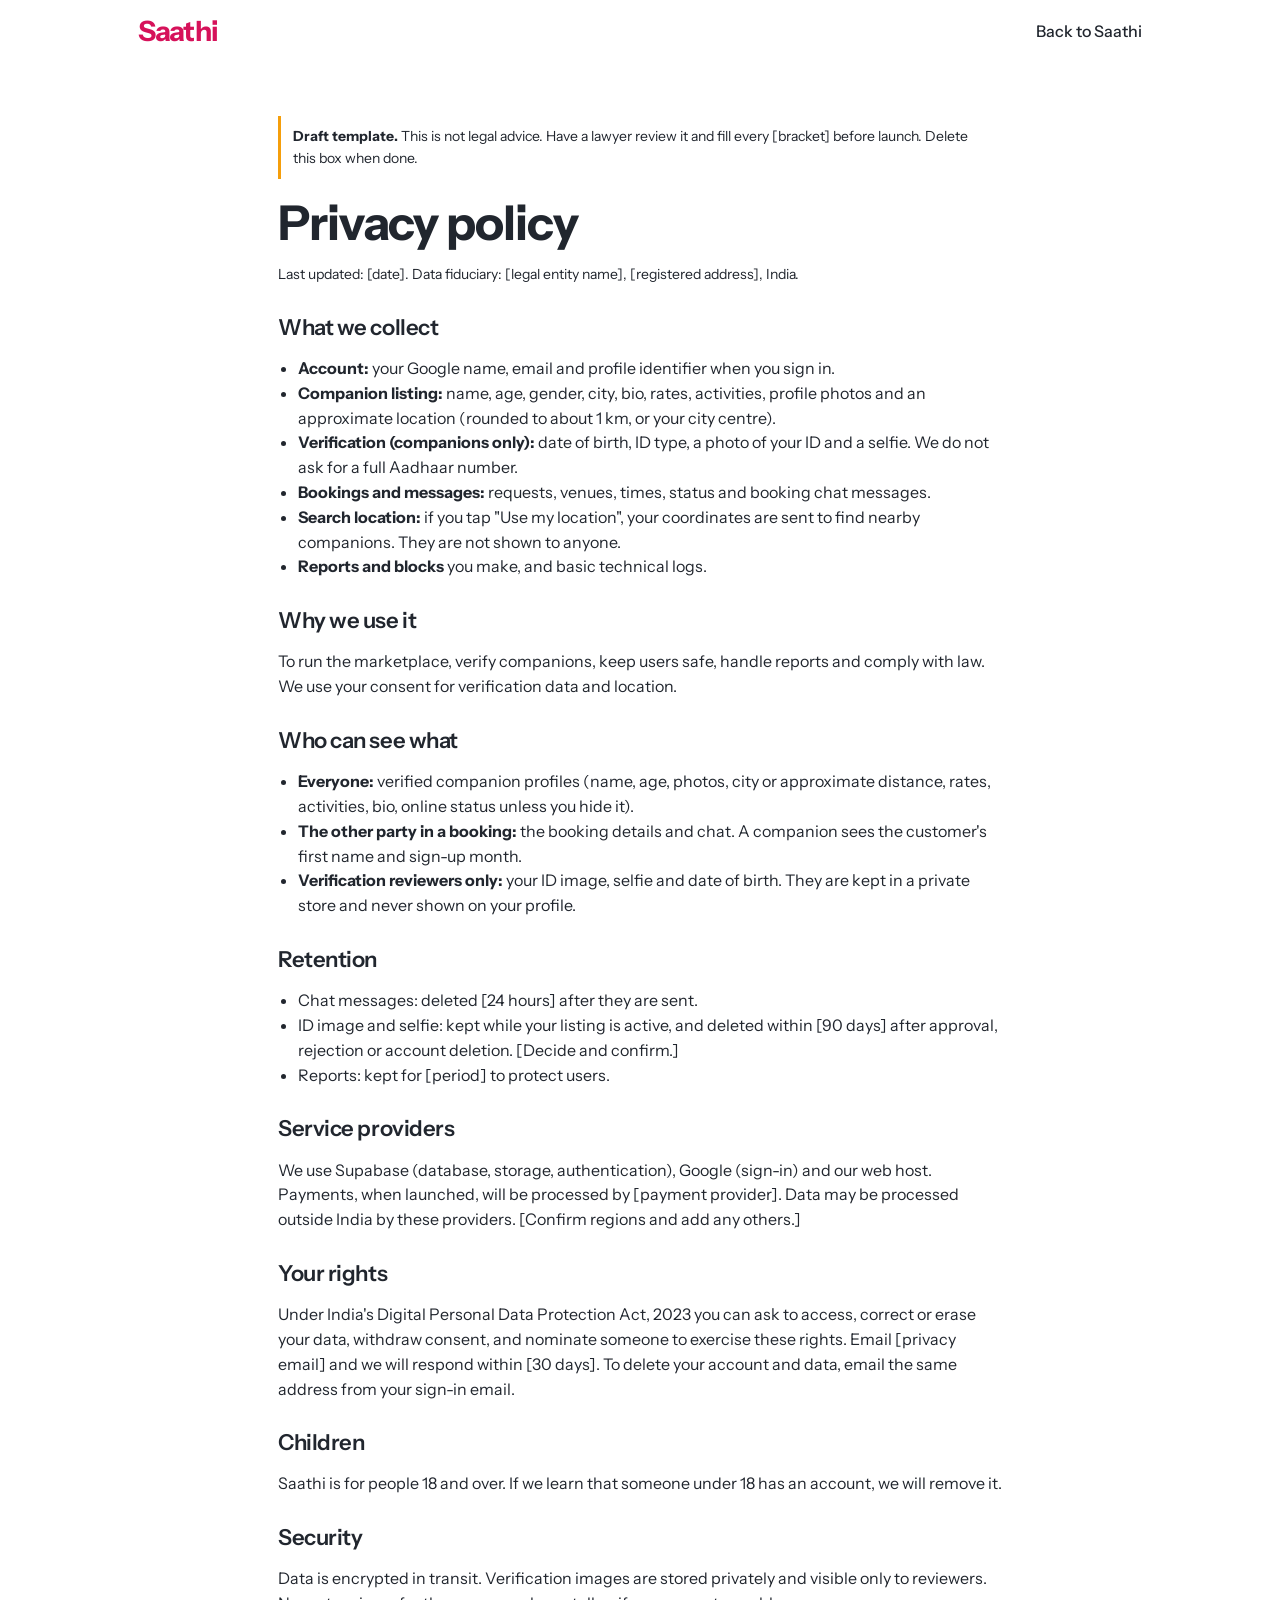
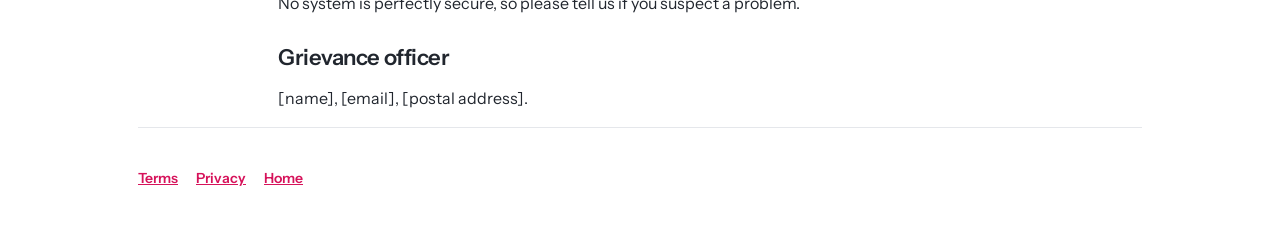
==== privacy.html @ d129a52c "Saathi: fresh start" ====
<!DOCTYPE html>
<html lang="en">
<head>
<meta charset="utf-8">
<meta name="viewport" content="width=device-width, initial-scale=1, viewport-fit=cover">
<title>Privacy policy – Saathi</title>
<meta name="robots" content="noindex">
<link rel="preconnect" href="https://fonts.googleapis.com"><link rel="preconnect" href="https://fonts.gstatic.com" crossorigin>
<link href="https://fonts.googleapis.com/css2?family=Instrument+Sans:wght@400;500;600;700&display=swap" rel="stylesheet">
<link rel="stylesheet" href="css/styles.css">
</head>
<body data-view="legal">
<div class="topbg"><div class="wrap"><nav><a class="logo" href="index.html" style="margin-left:0">Saathi</a><div><a href="index.html">Back to Saathi</a></div></nav></div></div>
<main class="wrap legal">
<div class="warn"><b>Draft template.</b> This is not legal advice. Have a lawyer review it and fill every [bracket] before launch. Delete this box when done.</div>
<h1>Privacy policy</h1>
<p class="meta">Last updated: [date]. Data fiduciary: [legal entity name], [registered address], India.</p>

<h2>What we collect</h2>
<ul>
<li><b>Account:</b> your Google name, email and profile identifier when you sign in.</li>
<li><b>Companion listing:</b> name, age, gender, city, bio, rates, activities, profile photos and an approximate location (rounded to about 1 km, or your city centre).</li>
<li><b>Verification (companions only):</b> date of birth, ID type, a photo of your ID and a selfie. We do not ask for a full Aadhaar number.</li>
<li><b>Bookings and messages:</b> requests, venues, times, status and booking chat messages.</li>
<li><b>Search location:</b> if you tap "Use my location", your coordinates are sent to find nearby companions. They are not shown to anyone.</li>
<li><b>Reports and blocks</b> you make, and basic technical logs.</li>
</ul>

<h2>Why we use it</h2>
<p>To run the marketplace, verify companions, keep users safe, handle reports and comply with law. We use your consent for verification data and location.</p>

<h2>Who can see what</h2>
<ul>
<li><b>Everyone:</b> verified companion profiles (name, age, photos, city or approximate distance, rates, activities, bio, online status unless you hide it).</li>
<li><b>The other party in a booking:</b> the booking details and chat. A companion sees the customer's first name and sign-up month.</li>
<li><b>Verification reviewers only:</b> your ID image, selfie and date of birth. They are kept in a private store and never shown on your profile.</li>
</ul>

<h2>Retention</h2>
<ul>
<li>Chat messages: deleted [24 hours] after they are sent.</li>
<li>ID image and selfie: kept while your listing is active, and deleted within [90 days] after approval, rejection or account deletion. [Decide and confirm.]</li>
<li>Reports: kept for [period] to protect users.</li>
</ul>

<h2>Service providers</h2>
<p>We use Supabase (database, storage, authentication), Google (sign-in) and our web host. Payments, when launched, will be processed by [payment provider]. Data may be processed outside India by these providers. [Confirm regions and add any others.]</p>

<h2>Your rights</h2>
<p>Under India's Digital Personal Data Protection Act, 2023 you can ask to access, correct or erase your data, withdraw consent, and nominate someone to exercise these rights. Email [privacy email] and we will respond within [30 days]. To delete your account and data, email the same address from your sign-in email.</p>

<h2>Children</h2>
<p>Saathi is for people 18 and over. If we learn that someone under 18 has an account, we will remove it.</p>

<h2>Security</h2>
<p>Data is encrypted in transit. Verification images are stored privately and visible only to reviewers. No system is perfectly secure, so please tell us if you suspect a problem.</p>

<h2>Grievance officer</h2>
<p>[name], [email], [postal address].</p>
</main>
<div class="wrap"><footer><div class="lnk"><a href="terms.html">Terms</a><a href="privacy.html">Privacy</a><a href="index.html">Home</a></div></footer></div>
</body>
</html>
---- css/styles.css ----
:root{--bg:#ffffff;--panel:#ffffff;--ink:#21262e;--mute:#656e7b;--line:#e5e7eb;--accent:#e0155f;--accent2:#d6125a;--onaccent:#fff;--grad:linear-gradient(135deg,#d6125a,#d93a14);color-scheme:light;box-sizing:border-box;padding-top:env(safe-area-inset-top,0px);padding-bottom:env(safe-area-inset-bottom,0px)}
@media (prefers-color-scheme:dark){:root:not([data-theme="light"]){--bg:#111418;--panel:#1b1f26;--ink:#f5f6f8;--mute:#a0a8b5;--line:#2b313b;--accent:#e8236b;--accent2:#ff7aa5;color-scheme:dark}}
:root[data-theme="dark"]{--bg:#111418;--panel:#1b1f26;--ink:#f5f6f8;--mute:#a0a8b5;--line:#2b313b;--accent:#e8236b;--accent2:#ff7aa5;color-scheme:dark}
*,*::before,*::after{box-sizing:inherit}
html{scroll-padding-top:env(safe-area-inset-top,0px)}
body{margin:0;background:var(--bg);color:var(--ink);font:16px/1.55 "Instrument Sans",system-ui,sans-serif}
h1,h2,h3{font-family:"Instrument Sans",system-ui,sans-serif;margin:0;line-height:1.1;letter-spacing:-.02em}
h2{font-size:clamp(28px,4vw,40px);font-weight:600}
h3{font-size:20px;font-weight:600}
.wrap{max-width:1040px;margin:0 auto;padding:0 18px}
nav{display:flex;flex-wrap:wrap;justify-content:space-between;align-items:center;gap:8px 16px;padding:14px 0;border-bottom:1px solid var(--line)}
nav>div{display:flex;flex-wrap:wrap;align-items:center;gap:4px 0}
.logo{font:800 28px "Instrument Sans",system-ui,sans-serif;letter-spacing:-.03em}
nav a{color:var(--ink);text-decoration:none;font-weight:500;margin-left:18px}
nav a:hover{color:var(--accent2)}
.hero{padding:72px 0 130px;text-align:center}
.hero h1{font-size:clamp(48px,10vw,108px);font-weight:700;line-height:.98;letter-spacing:-.04em;max-width:11ch;margin:0 auto;color:#fff}
.hero p{max-width:46ch;color:rgba(255,255,255,.94);font-size:19px;margin:24px auto 0}
.bar{display:flex;flex-wrap:wrap;gap:10px;margin:40px 0 8px}
select,input,textarea{font:inherit;color:var(--ink);background:var(--panel);border:1px solid var(--line);border-radius:10px;padding:11px 14px;width:100%}
.bar select{width:auto;min-width:150px}
:focus-visible{outline:3px solid var(--accent2);outline-offset:2px}
.chips{display:flex;flex-wrap:wrap;gap:4px 22px;margin:14px 0 26px;border-bottom:1px solid var(--line)}
.chip{border:0;border-bottom:3px solid transparent;background:none;color:var(--mute);padding:8px 0;font:600 15px "Instrument Sans",system-ui,sans-serif;cursor:pointer;margin-bottom:-1px}
.chip[aria-pressed="true"]{color:var(--ink);border-bottom-color:var(--accent)}
.grid{display:grid;grid-template-columns:repeat(auto-fill,minmax(270px,1fr));gap:32px 24px}
.card{background:var(--panel);border:1px solid var(--line);border-radius:16px;display:flex;flex-direction:column;overflow:hidden}
.bd{padding:20px;display:flex;flex-direction:column;gap:12px;flex:1}
.ph{width:100%;aspect-ratio:4/5;object-fit:cover;display:grid;place-items:center;font:600 80px "Instrument Sans",system-ui,sans-serif;color:rgba(255,255,255,.9)}
.card:hover .ph,.card:focus-within .ph{filter:none}
.meta{color:var(--mute);font-size:14px}
.ver{color:var(--accent2);font-weight:700;font-size:13px}
.acts{display:flex;flex-wrap:wrap;gap:6px}.acts span{border:1px solid var(--line);border-radius:6px;padding:2px 8px;font-size:13px}
.price{margin-top:auto;display:flex;justify-content:space-between;align-items:center;padding-top:16px;border-top:1px solid var(--line)}
.price b{font:700 24px "Instrument Sans",system-ui,sans-serif}
.btn{background:var(--accent);color:var(--onaccent);border:0;border-radius:999px;padding:13px 28px;font:700 15px "Instrument Sans",system-ui,sans-serif;cursor:pointer}
.btn:hover{filter:brightness(1.15)}
.btn:disabled{opacity:.5;cursor:default}.btn:disabled:hover{filter:none}
.btn.alt{background:transparent;color:var(--ink);border:1px solid var(--line)}
#pv{width:96px;aspect-ratio:4/5;object-fit:cover;border-radius:3px;margin-top:8px}
[hidden]{display:none!important}
a.btn{display:inline-block;text-decoration:none}
.btn.white{background:#fff;color:#d6125a}.btn.ghost{background:transparent;color:#fff;border:2px solid #fff}
.cta{display:flex;gap:12px;justify-content:center;flex-wrap:wrap;margin-top:34px}
.topbg{background:var(--grad);color:#fff}.topbg nav{border-bottom:0}.topbg nav a,.topbg .logo{color:inherit}
body:not([data-view="home"]) .topbg{background:var(--bg);color:var(--ink)}
body:not([data-view="home"]) .topbg .logo{color:var(--accent2)}
.seg{display:flex;gap:10px;flex-wrap:wrap;margin:28px 0 4px}
.seg button{border:1.5px solid var(--line);background:var(--panel);color:var(--ink);border-radius:999px;padding:14px 28px;font:700 17px "Instrument Sans",system-ui,sans-serif;cursor:pointer}
.seg button[aria-pressed="true"]{background:var(--grad);border-color:transparent;color:#fff}
.rowhead{display:flex;align-items:baseline;gap:12px;margin:40px 0 16px}.rowhead h2{font-size:28px}
.orow{display:flex;gap:18px;overflow-x:auto;padding:4px 2px 14px}
.oc{flex:none;width:104px;background:none;border:0;color:inherit;cursor:pointer;display:flex;flex-direction:column;align-items:center;gap:2px;font:inherit}
.avw{position:relative;display:block;margin-bottom:6px}
.oav{width:84px;height:84px;border-radius:50%;object-fit:cover;display:grid;place-items:center;font:700 32px "Instrument Sans",sans-serif;color:#fff}
.dotg{position:absolute;right:4px;bottom:4px;width:16px;height:16px;border-radius:50%;background:#22c55e;border:3px solid var(--bg)}
.onl{color:#15803d;font-weight:700;font-size:13px}
@media (prefers-color-scheme:dark){:root:not([data-theme="light"]) .onl{color:#4ade80}}
:root[data-theme="dark"] .onl{color:#4ade80}
.lgbox{max-width:420px;margin:0 auto}
#acct{display:inline-flex;align-items:center}
.loginb{border:1.5px solid currentColor;border-radius:999px;padding:7px 16px}
.lo{background:none;border:0;color:inherit;text-decoration:underline;cursor:pointer;font:inherit;margin-left:10px}
.why{display:grid;grid-template-columns:repeat(auto-fit,minmax(260px,1fr));gap:44px 56px;margin-top:36px}
.why h3{font-size:22px;margin-bottom:8px}.why p{margin:0;color:var(--mute)}
body:not([data-view="home"]) .home{display:none!important}
body:not([data-view="login"]) .lgv{display:none}
body:not([data-view="bookings"]) .bkv{display:none}
.bk{border:1px solid var(--line);border-radius:14px;padding:18px;margin-top:16px;max-width:640px}.bk .btn{margin-right:8px}
body[data-view="login"] #safety{display:none}
body:not([data-view="list"]) .listv{display:none}
body:not([data-view="verify"]) .vw{display:none}
body:not([data-view="dashboard"]) .dbv{display:none}
.gal{display:grid;grid-template-columns:repeat(auto-fill,minmax(96px,1fr));gap:10px;margin:14px 0}
.gt{position:relative}.gt img{width:100%;aspect-ratio:4/5;object-fit:cover;border-radius:10px;display:block}
.gt button{position:absolute;top:4px;right:4px;border:0;border-radius:50%;width:28px;height:28px;background:rgba(0,0,0,.72);color:#fff;font-size:16px;cursor:pointer}
.gi{width:100%;max-height:68vh;object-fit:contain;border-radius:12px;display:block;background:rgba(127,127,127,.12)}
.more{background:none;border:0;padding:0;text-align:left;color:var(--accent2);font-weight:700;font-size:14px;font-family:inherit;cursor:pointer}
.dsec{margin-top:36px}.dsec h3{margin-bottom:6px}
.warn{background:var(--panel);border-left:3px solid #f59e0b;padding:10px 12px;font-size:14px;margin:10px 0}
.pill{display:inline-block;border-radius:999px;padding:2px 10px;font-size:13px;font-weight:700;border:1px solid var(--line)}
.cbox{display:flex;flex-direction:column;gap:8px;height:min(50vh,340px);overflow-y:auto;margin:14px 0 6px;padding:2px}
.cbox .msg{max-width:85%;word-wrap:break-word;overflow-wrap:anywhere}.cbox .msg small{display:block;opacity:.7;font-size:11px;margin-top:2px}
.dn{display:inline-block;min-width:18px;text-align:center;background:var(--accent);color:var(--onaccent);border-radius:999px;font-size:12px;line-height:18px;padding:0 6px}
section{padding:72px 0}
.two{display:grid;grid-template-columns:1fr 1fr;gap:32px}
@media(max-width:760px){.two{grid-template-columns:1fr}nav a{margin-left:12px}}
form label{display:block;font-weight:700;font-size:14px;margin:12px 0 4px}
.checks{display:flex;flex-wrap:wrap;gap:8px}
.checks label{font-weight:500;display:flex;gap:6px;align-items:center;margin:0;border:1px solid var(--line);border-radius:8px;padding:6px 12px;background:var(--panel)}
.checks input{width:auto}
.safe{display:grid;grid-template-columns:repeat(auto-fit,minmax(220px,1fr));gap:18px}
.safe div{border-top:3px solid var(--accent);padding-top:10px}
.safe b{display:block;font:600 18px "Instrument Sans",system-ui,sans-serif;margin-bottom:4px}
.note{background:var(--panel);border-left:3px solid var(--accent);padding:12px 14px;font-size:14px;color:var(--mute)}
.chat{display:flex;flex-direction:column;gap:10px;margin:18px 0;max-width:640px}
.msg{padding:10px 14px;border-radius:14px;max-width:88%;border:1px solid var(--line);background:var(--panel)}
.msg.me{align-self:flex-end;background:var(--accent);color:var(--onaccent);border-color:var(--accent)}
.reply{display:flex;gap:8px;flex-wrap:wrap;max-width:640px}
.vf{display:flex;gap:8px;width:100%}
dialog{border:1px solid var(--line);border-radius:18px;padding:22px;max-width:440px;width:92%;background:var(--panel);color:var(--ink)}
dialog::backdrop{background:rgba(5,3,3,.7)}
.toast{position:fixed;left:50%;bottom:calc(20px + env(safe-area-inset-bottom,0px));transform:translateX(-50%);background:var(--ink);color:var(--bg);padding:12px 18px;border-radius:10px;display:none;z-index:9;max-width:90%}
footer{padding:30px 0 50px;color:var(--mute);font-size:14px;border-top:1px solid var(--line)}
.empty{padding:30px;text-align:center;color:var(--mute);border:1px dashed var(--line);border-radius:14px}
/* photo carousel */
.car{position:relative}
.trk{display:flex;overflow-x:auto;scroll-snap-type:x mandatory;scrollbar-width:none;overscroll-behavior-x:contain;-webkit-overflow-scrolling:touch}
.trk::-webkit-scrollbar{display:none}
.trk>*{flex:none;width:100%;scroll-snap-align:start;scroll-snap-stop:always}
.dots{position:absolute;left:0;right:0;bottom:10px;display:flex;justify-content:center;gap:6px;pointer-events:none}
.dots i{width:7px;height:7px;border-radius:50%;background:rgba(255,255,255,.6);box-shadow:0 0 3px rgba(0,0,0,.55);transition:transform .2s,background .2s}
.dots i.on{background:#fff;transform:scale(1.3)}
.cb{display:none;position:absolute;top:50%;transform:translateY(-50%);width:36px;height:36px;border-radius:50%;border:0;background:rgba(0,0,0,.55);color:#fff;font-size:22px;line-height:1;cursor:pointer}
.cb.prev{left:8px}.cb.next{right:8px}
@media (hover:hover){.car:hover .cb{display:grid;place-items:center}}
/* notifications */
.nw{position:relative;display:inline-flex;vertical-align:middle;margin-left:14px}
.bellb{position:relative;background:none;border:0;color:inherit;cursor:pointer;padding:6px;border-radius:50%;display:inline-grid;place-items:center;line-height:0}
.bellb svg{width:24px;height:24px;transform-origin:50% 3px}
.bellb.ring svg{animation:ring 1s ease-in-out}
@keyframes ring{0%{transform:rotate(0)}10%{transform:rotate(18deg)}20%{transform:rotate(-16deg)}30%{transform:rotate(13deg)}40%{transform:rotate(-10deg)}50%{transform:rotate(6deg)}60%{transform:rotate(-3deg)}100%{transform:rotate(0)}}
.bn{position:absolute;top:-2px;right:-5px;min-width:18px;height:18px;border-radius:999px;background:#ffd60a;color:#111;font:700 11px/18px "Instrument Sans",system-ui,sans-serif;text-align:center;padding:0 5px;box-shadow:0 1px 4px rgba(0,0,0,.35)}
.bn.pop{animation:pop .5s ease-out}
@keyframes pop{0%{transform:scale(.4)}60%{transform:scale(1.5)}100%{transform:scale(1)}}
.npanel{position:fixed;z-index:20;max-height:min(70vh,480px);display:flex;flex-direction:column;overflow:hidden;background:var(--panel);color:var(--ink);border:1px solid var(--line);border-radius:14px;box-shadow:0 18px 50px rgba(0,0,0,.25);animation:drop .18s ease-out}
@keyframes drop{from{opacity:0;transform:translateY(-6px)}to{opacity:1;transform:none}}
.nh{display:flex;justify-content:space-between;align-items:center;gap:8px;padding:12px 14px;border-bottom:1px solid var(--line)}
.nh span{display:flex;gap:14px}
.nh button{background:none;border:0;padding:0;color:var(--accent2);font-weight:600;font-size:13px;font-family:inherit;cursor:pointer}
.nlist{overflow-y:auto}
.ni{display:flex;gap:12px;width:100%;text-align:left;background:none;border:0;border-bottom:1px solid var(--line);color:inherit;padding:12px 14px;cursor:pointer;font:inherit}
.ni:hover{background:rgba(127,127,127,.1)}
.ni.un{background:rgba(224,21,95,.08)}
.nic{flex:none;width:34px;height:34px;border-radius:50%;display:grid;place-items:center;font-weight:700;color:#fff;background:var(--accent)}
.nic.ok{background:#14b87a}.nic.no{background:#ff4d6d}.nic.msg{background:#7c3aed}
.nt{display:flex;flex-direction:column;gap:1px;min-width:0}
.nt span{color:var(--mute);font-size:14px;overflow-wrap:anywhere}.nt small{color:var(--mute);font-size:12px}
.nbanner{position:fixed;top:calc(14px + env(safe-area-inset-top,0px));right:14px;z-index:30;max-width:min(340px,calc(100vw - 28px));display:flex;flex-direction:column;gap:2px;text-align:left;background:var(--panel);color:var(--ink);border:1px solid var(--line);border-left:4px solid var(--accent);border-radius:12px;padding:12px 16px;box-shadow:0 12px 36px rgba(0,0,0,.28);cursor:pointer;font:inherit;transform:translateX(120%);opacity:0;pointer-events:none;transition:transform .35s cubic-bezier(.2,.9,.3,1.2),opacity .25s}
.nbanner.show{transform:none;opacity:1;pointer-events:auto}
.nbanner.ok{border-left-color:#14b87a}.nbanner.no{border-left-color:#ff4d6d}.nbanner.msg{border-left-color:#7c3aed}
.nbanner span{color:var(--mute);font-size:14px}
@media (prefers-reduced-motion:reduce){.bellb.ring svg,.bn.pop,.npanel{animation:none}.nbanner{transition:opacity .2s;transform:none}}
/* safety row, consent checkbox, footer, legal pages */
.srow{display:flex;flex-wrap:wrap;gap:8px 10px;align-items:center;margin-top:12px}
.srow .btn{padding:8px 16px;font-size:13px;margin-right:0}
form label.chk{display:flex;gap:8px;align-items:flex-start;font-weight:500;margin-top:14px}
.chk input{width:auto;margin-top:4px}
footer a{color:var(--accent2);font-weight:600}
.lnk{display:flex;gap:18px;flex-wrap:wrap;margin-top:10px}
#more{display:block;margin:28px auto 0}
.legal{max-width:760px;padding-top:36px}
.legal h1{font-size:clamp(32px,5vw,48px);margin-bottom:6px}
.legal h2{font-size:22px;margin:30px 0 8px}
.legal p,.legal li{max-width:70ch;color:var(--ink)}
.legal ul{padding-left:20px}
.legal .warn{margin:18px 0}
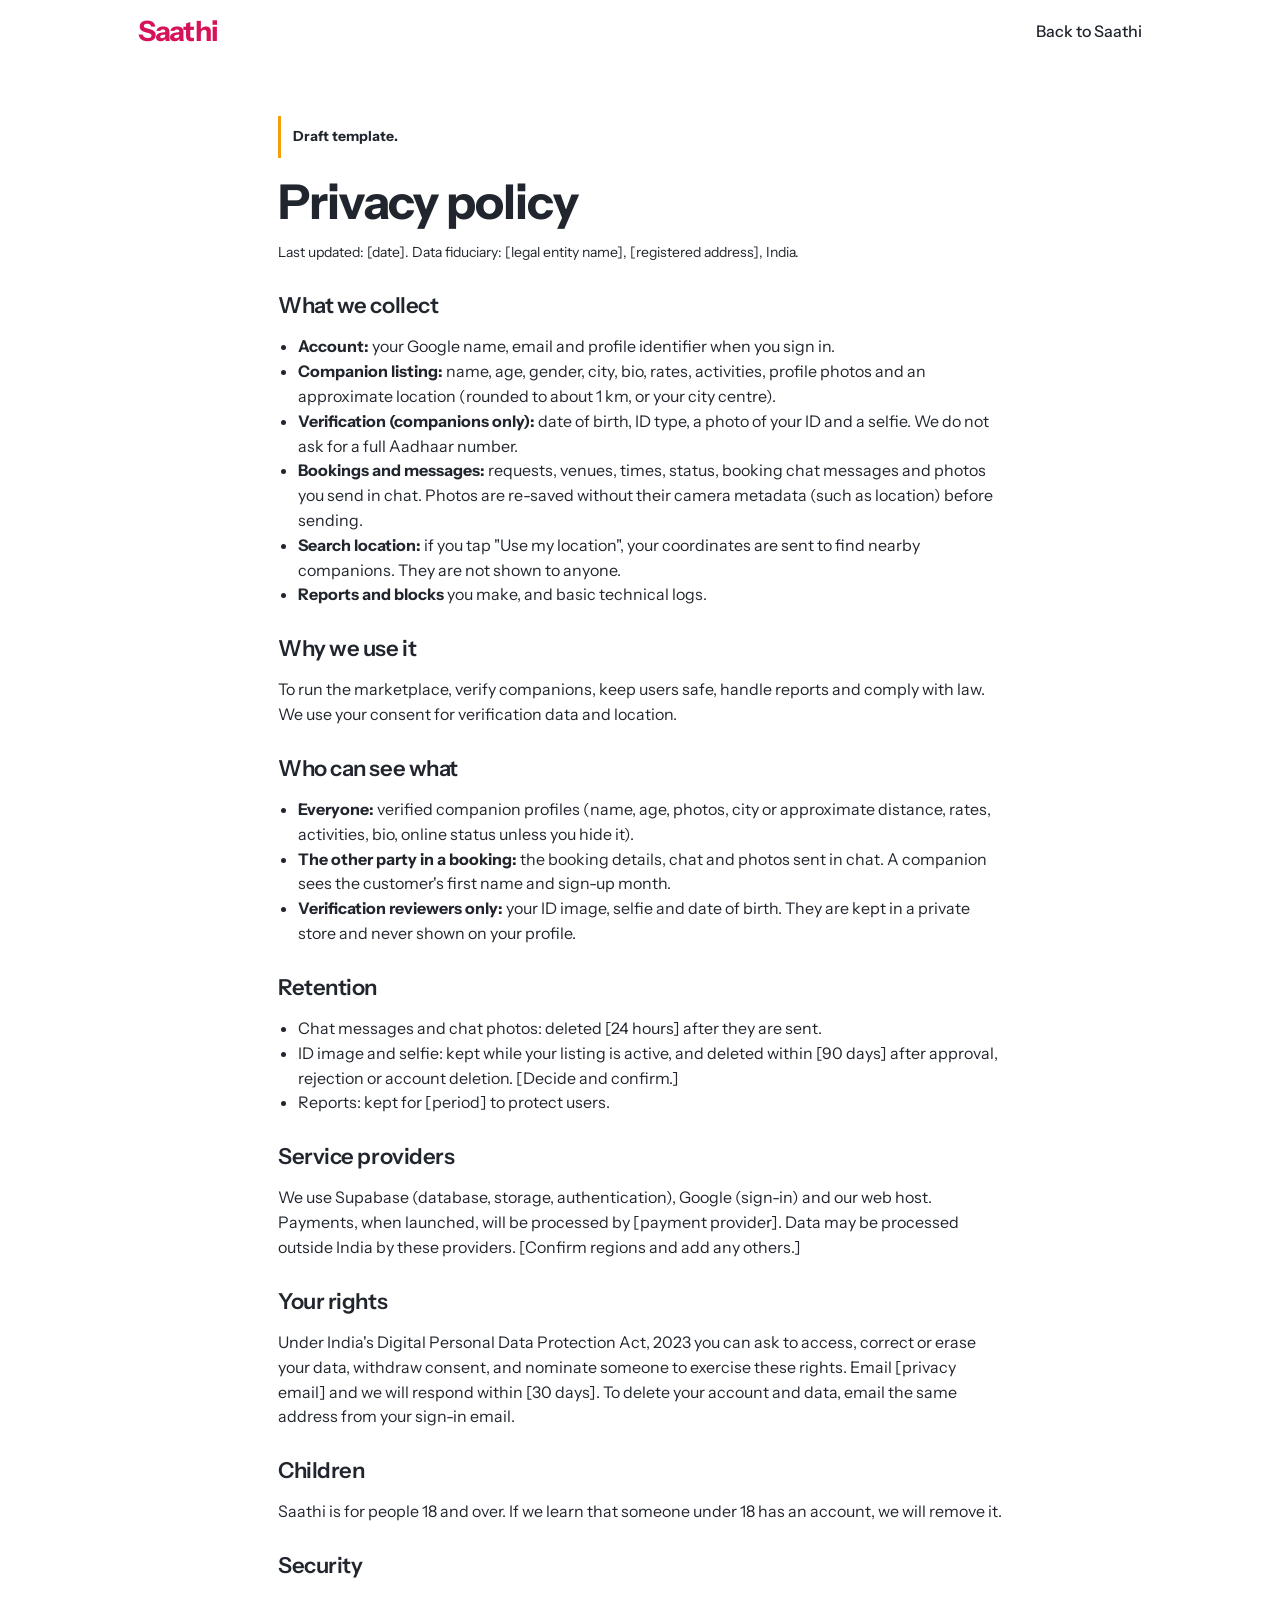
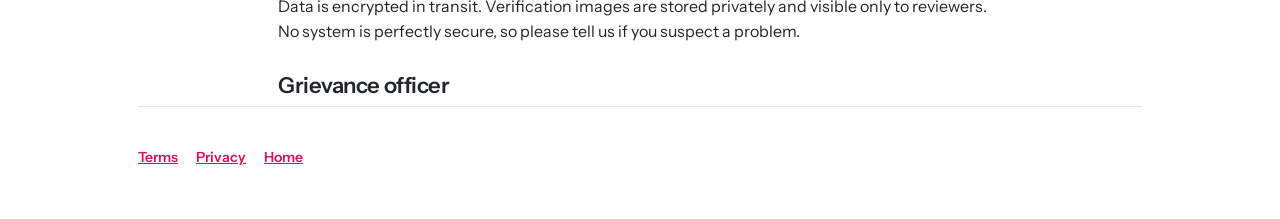
==== commit f68ac894: "Saathi: fresh start" ====
--- a/privacy.html
+++ b/privacy.html
@@ -12,7 +12,7 @@
 <body data-view="legal">
 <div class="topbg"><div class="wrap"><nav><a class="logo" href="index.html" style="margin-left:0">Saathi</a><div><a href="index.html">Back to Saathi</a></div></nav></div></div>
 <main class="wrap legal">
-<div class="warn"><b>Draft template.</b> This is not legal advice. Have a lawyer review it and fill every [bracket] before launch. Delete this box when done.</div>
+<div class="warn"><b>Draft template.</b></div>
 <h1>Privacy policy</h1>
 <p class="meta">Last updated: [date]. Data fiduciary: [legal entity name], [registered address], India.</p>
 
@@ -21,7 +21,7 @@
 <li><b>Account:</b> your Google name, email and profile identifier when you sign in.</li>
 <li><b>Companion listing:</b> name, age, gender, city, bio, rates, activities, profile photos and an approximate location (rounded to about 1 km, or your city centre).</li>
 <li><b>Verification (companions only):</b> date of birth, ID type, a photo of your ID and a selfie. We do not ask for a full Aadhaar number.</li>
-<li><b>Bookings and messages:</b> requests, venues, times, status and booking chat messages.</li>
+<li><b>Bookings and messages:</b> requests, venues, times, status, booking chat messages and photos you send in chat. Photos are re-saved without their camera metadata (such as location) before sending.</li>
 <li><b>Search location:</b> if you tap "Use my location", your coordinates are sent to find nearby companions. They are not shown to anyone.</li>
 <li><b>Reports and blocks</b> you make, and basic technical logs.</li>
 </ul>
@@ -32,13 +32,13 @@
 <h2>Who can see what</h2>
 <ul>
 <li><b>Everyone:</b> verified companion profiles (name, age, photos, city or approximate distance, rates, activities, bio, online status unless you hide it).</li>
-<li><b>The other party in a booking:</b> the booking details and chat. A companion sees the customer's first name and sign-up month.</li>
+<li><b>The other party in a booking:</b> the booking details, chat and photos sent in chat. A companion sees the customer's first name and sign-up month.</li>
 <li><b>Verification reviewers only:</b> your ID image, selfie and date of birth. They are kept in a private store and never shown on your profile.</li>
 </ul>
 
 <h2>Retention</h2>
 <ul>
-<li>Chat messages: deleted [24 hours] after they are sent.</li>
+<li>Chat messages and chat photos: deleted [24 hours] after they are sent.</li>
 <li>ID image and selfie: kept while your listing is active, and deleted within [90 days] after approval, rejection or account deletion. [Decide and confirm.]</li>
 <li>Reports: kept for [period] to protect users.</li>
 </ul>
@@ -56,8 +56,7 @@
 <p>Data is encrypted in transit. Verification images are stored privately and visible only to reviewers. No system is perfectly secure, so please tell us if you suspect a problem.</p>
 
 <h2>Grievance officer</h2>
-<p>[name], [email], [postal address].</p>
 </main>
 <div class="wrap"><footer><div class="lnk"><a href="terms.html">Terms</a><a href="privacy.html">Privacy</a><a href="index.html">Home</a></div></footer></div>
 </body>
-</html>
+</html>
--- a/css/styles.css
+++ b/css/styles.css
@@ -154,4 +154,49 @@
 .legal h2{font-size:22px;margin:30px 0 8px}
 .legal p,.legal li{max-width:70ch;color:var(--ink)}
 .legal ul{padding-left:20px}
-.legal .warn{margin:18px 0}+.legal .warn{margin:18px 0}
+/* profile form rows, chat list */
+.frow{display:grid;grid-template-columns:1fr 1fr;gap:0 12px}
+.frow.na{grid-template-columns:2fr 1fr}
+.frow>div{min-width:0}
+.ni .nic.av{background:var(--grad)}
+.ni.un .nt b::after{content:'';display:inline-block;width:8px;height:8px;margin-left:6px;border-radius:50%;background:var(--accent);vertical-align:middle}
+
+/* chats page */
+body:not([data-view="chats"]) .chv{display:none}
+body[data-view="chats"] #safety{display:none}
+.chv{padding:18px 0 40px}
+.cpg{display:grid;grid-template-columns:340px 1fr;height:min(78vh,720px);border:1px solid var(--line);border-radius:16px;overflow:hidden;background:var(--panel)}
+.cside{border-right:1px solid var(--line);display:flex;flex-direction:column;min-height:0}
+.chead{padding:16px 18px;font:700 20px "Instrument Sans",system-ui,sans-serif;border-bottom:1px solid var(--line)}
+.clistp{overflow-y:auto;flex:1}
+.clistp .ni{align-items:center}
+.ni.act{background:rgba(224,21,95,.13)}
+.avw2{position:relative;flex:none;display:inline-flex}
+.pdot{position:absolute;right:-1px;bottom:-1px;width:12px;height:12px;border-radius:50%;background:#22c55e;border:2px solid var(--panel)}
+.cmain{display:flex;flex-direction:column;min-width:0;min-height:0}
+.cempty{margin:auto;color:var(--mute);padding:24px;text-align:center}
+.cpane{display:flex;flex-direction:column;flex:1;min-height:0}
+.cph{display:flex;align-items:center;gap:12px;padding:12px 16px;border-bottom:1px solid var(--line)}
+.cph .btn{padding:8px 14px;font-size:13px}
+.cph .tt{flex:1;min-width:0;display:flex;flex-direction:column}
+.cph small{color:var(--mute);font-size:13px}
+.cph small.on,.ni .nt small.on{color:#15803d;font-weight:700}
+@media (prefers-color-scheme:dark){:root:not([data-theme="light"]) .cph small.on,:root:not([data-theme="light"]) .ni .nt small.on{color:#4ade80}}
+:root[data-theme="dark"] .cph small.on,:root[data-theme="dark"] .ni .nt small.on{color:#4ade80}
+.cpane .cbox{flex:1;height:auto;min-height:0;margin:0;padding:16px}
+.cpane .vf{padding:12px 16px;border-top:1px solid var(--line)}
+.cback{display:none}
+@media(max-width:760px){
+ .cpg{grid-template-columns:1fr;height:calc(100dvh - 150px);min-height:420px}
+ .cpg[data-open="1"] .cside{display:none}
+ .cpg:not([data-open="1"]) .cmain{display:none}
+ .cback{display:inline-block}
+ #pcreport{display:none}
+}
+
+/* chat photos */
+.ibtn{padding:10px 12px;line-height:0;flex:none}.ibtn svg{width:20px;height:20px}
+#pcam{display:none}@media (pointer:coarse){#pcam{display:inline-block}}
+.cimg{display:block;max-width:min(240px,100%);max-height:300px;border-radius:10px;cursor:zoom-in;min-width:120px;min-height:80px;object-fit:cover;background:rgba(127,127,127,.18)}
+.msg:has(.cimg){padding:6px}
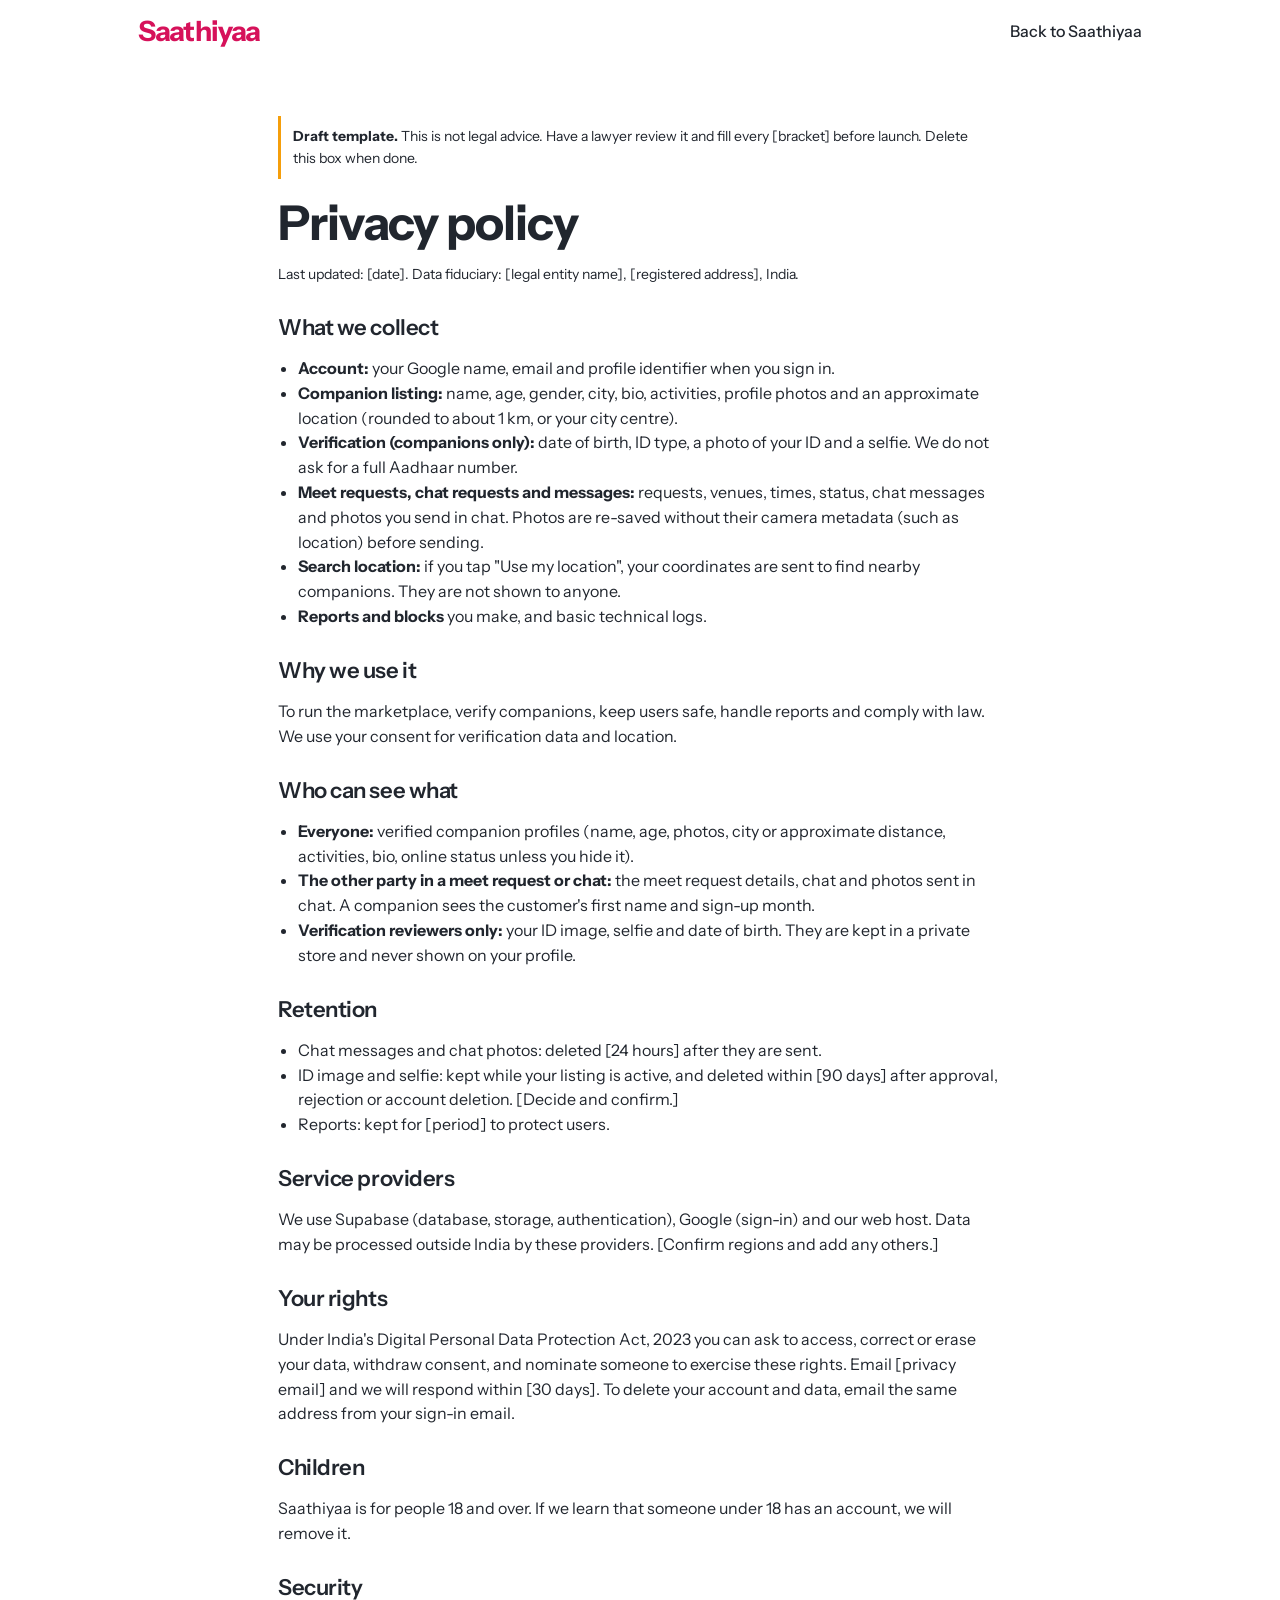
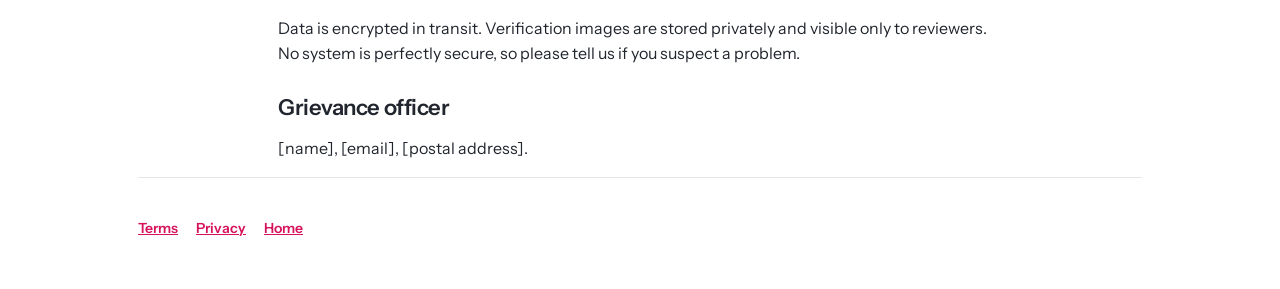
==== commit e806ff87: "Saathi: fresh start" ====
--- a/privacy.html
+++ b/privacy.html
@@ -3,25 +3,25 @@
 <head>
 <meta charset="utf-8">
 <meta name="viewport" content="width=device-width, initial-scale=1, viewport-fit=cover">
-<title>Privacy policy – Saathi</title>
+<title>Privacy policy – Saathiyaa</title>
 <meta name="robots" content="noindex">
 <link rel="preconnect" href="https://fonts.googleapis.com"><link rel="preconnect" href="https://fonts.gstatic.com" crossorigin>
 <link href="https://fonts.googleapis.com/css2?family=Instrument+Sans:wght@400;500;600;700&display=swap" rel="stylesheet">
 <link rel="stylesheet" href="css/styles.css">
 </head>
 <body data-view="legal">
-<div class="topbg"><div class="wrap"><nav><a class="logo" href="index.html" style="margin-left:0">Saathi</a><div><a href="index.html">Back to Saathi</a></div></nav></div></div>
+<div class="topbg"><div class="wrap"><nav><a class="logo" href="index.html" style="margin-left:0">Saathiyaa</a><div><a href="index.html">Back to Saathiyaa</a></div></nav></div></div>
 <main class="wrap legal">
-<div class="warn"><b>Draft template.</b></div>
+<div class="warn"><b>Draft template.</b> This is not legal advice. Have a lawyer review it and fill every [bracket] before launch. Delete this box when done.</div>
 <h1>Privacy policy</h1>
 <p class="meta">Last updated: [date]. Data fiduciary: [legal entity name], [registered address], India.</p>
 
 <h2>What we collect</h2>
 <ul>
 <li><b>Account:</b> your Google name, email and profile identifier when you sign in.</li>
-<li><b>Companion listing:</b> name, age, gender, city, bio, rates, activities, profile photos and an approximate location (rounded to about 1 km, or your city centre).</li>
+<li><b>Companion listing:</b> name, age, gender, city, bio, activities, profile photos and an approximate location (rounded to about 1 km, or your city centre).</li>
 <li><b>Verification (companions only):</b> date of birth, ID type, a photo of your ID and a selfie. We do not ask for a full Aadhaar number.</li>
-<li><b>Bookings and messages:</b> requests, venues, times, status, booking chat messages and photos you send in chat. Photos are re-saved without their camera metadata (such as location) before sending.</li>
+<li><b>Meet requests, chat requests and messages:</b> requests, venues, times, status, chat messages and photos you send in chat. Photos are re-saved without their camera metadata (such as location) before sending.</li>
 <li><b>Search location:</b> if you tap "Use my location", your coordinates are sent to find nearby companions. They are not shown to anyone.</li>
 <li><b>Reports and blocks</b> you make, and basic technical logs.</li>
 </ul>
@@ -31,8 +31,8 @@
 
 <h2>Who can see what</h2>
 <ul>
-<li><b>Everyone:</b> verified companion profiles (name, age, photos, city or approximate distance, rates, activities, bio, online status unless you hide it).</li>
-<li><b>The other party in a booking:</b> the booking details, chat and photos sent in chat. A companion sees the customer's first name and sign-up month.</li>
+<li><b>Everyone:</b> verified companion profiles (name, age, photos, city or approximate distance, activities, bio, online status unless you hide it).</li>
+<li><b>The other party in a meet request or chat:</b> the meet request details, chat and photos sent in chat. A companion sees the customer's first name and sign-up month.</li>
 <li><b>Verification reviewers only:</b> your ID image, selfie and date of birth. They are kept in a private store and never shown on your profile.</li>
 </ul>
 
@@ -44,18 +44,19 @@
 </ul>
 
 <h2>Service providers</h2>
-<p>We use Supabase (database, storage, authentication), Google (sign-in) and our web host. Payments, when launched, will be processed by [payment provider]. Data may be processed outside India by these providers. [Confirm regions and add any others.]</p>
+<p>We use Supabase (database, storage, authentication), Google (sign-in) and our web host. Data may be processed outside India by these providers. [Confirm regions and add any others.]</p>
 
 <h2>Your rights</h2>
 <p>Under India's Digital Personal Data Protection Act, 2023 you can ask to access, correct or erase your data, withdraw consent, and nominate someone to exercise these rights. Email [privacy email] and we will respond within [30 days]. To delete your account and data, email the same address from your sign-in email.</p>
 
 <h2>Children</h2>
-<p>Saathi is for people 18 and over. If we learn that someone under 18 has an account, we will remove it.</p>
+<p>Saathiyaa is for people 18 and over. If we learn that someone under 18 has an account, we will remove it.</p>
 
 <h2>Security</h2>
 <p>Data is encrypted in transit. Verification images are stored privately and visible only to reviewers. No system is perfectly secure, so please tell us if you suspect a problem.</p>
 
 <h2>Grievance officer</h2>
+<p>[name], [email], [postal address].</p>
 </main>
 <div class="wrap"><footer><div class="lnk"><a href="terms.html">Terms</a><a href="privacy.html">Privacy</a><a href="index.html">Home</a></div></footer></div>
 </body>
--- a/css/styles.css
+++ b/css/styles.css
@@ -192,11 +192,35 @@
  .cpg[data-open="1"] .cside{display:none}
  .cpg:not([data-open="1"]) .cmain{display:none}
  .cback{display:inline-block}
- #pcreport{display:none}
 }
 
 /* chat photos */
 .ibtn{padding:10px 12px;line-height:0;flex:none}.ibtn svg{width:20px;height:20px}
 #pcam{display:none}@media (pointer:coarse){#pcam{display:inline-block}}
 .cimg{display:block;max-width:min(240px,100%);max-height:300px;border-radius:10px;cursor:zoom-in;min-width:120px;min-height:80px;object-fit:cover;background:rgba(127,127,127,.18)}
-.msg:has(.cimg){padding:6px}+.msg:has(.cimg){padding:6px}
+
+/* admin */
+body:not([data-view="admin"]) .adm{display:none}
+body[data-view="admin"] #safety{display:none}
+.ac{border:1px solid var(--line);border-radius:14px;padding:18px;margin-top:16px;max-width:900px;background:var(--panel)}
+.ac h3{font-size:22px}
+.aimgs{display:grid;grid-template-columns:repeat(3,1fr);gap:10px;margin:14px 0}
+.aimgs figure{margin:0}
+.aimgs img{width:100%;aspect-ratio:4/5;object-fit:cover;border-radius:10px;cursor:zoom-in;background:rgba(127,127,127,.15);display:block}
+.aimgs img.id{object-fit:contain}
+.aimgs figcaption{font-size:12px;color:var(--mute);margin-top:4px}
+.achk{list-style:none;padding:0;margin:8px 0 14px;display:grid;gap:4px;font-size:14px}
+.achk .ok{color:#15803d}.achk .wn{color:#b45309;font-weight:700}
+@media (prefers-color-scheme:dark){:root:not([data-theme="light"]) .achk .ok{color:#4ade80}:root:not([data-theme="light"]) .achk .wn{color:#fbbf24}}
+:root[data-theme="dark"] .achk .ok{color:#4ade80}:root[data-theme="dark"] .achk .wn{color:#fbbf24}
+.arow{display:flex;gap:10px;flex-wrap:wrap;align-items:center}
+.arow input{flex:1;min-width:200px}
+@media(max-width:560px){.aimgs{grid-template-columns:1fr 1fr}}
+
+/* chat requests */
+.pbtns{display:flex;gap:8px}.price .btn{padding:11px 18px}
+.rq{color:var(--accent2)!important;font-weight:700}
+.creq{padding:12px 16px;border-bottom:1px solid var(--line);background:rgba(224,21,95,.07)}
+.creq p{margin:0 0 8px;font-size:14px}
+@media(max-width:760px){.cph{gap:8px;padding:10px 12px}.cph .btn{padding:6px 10px}}
